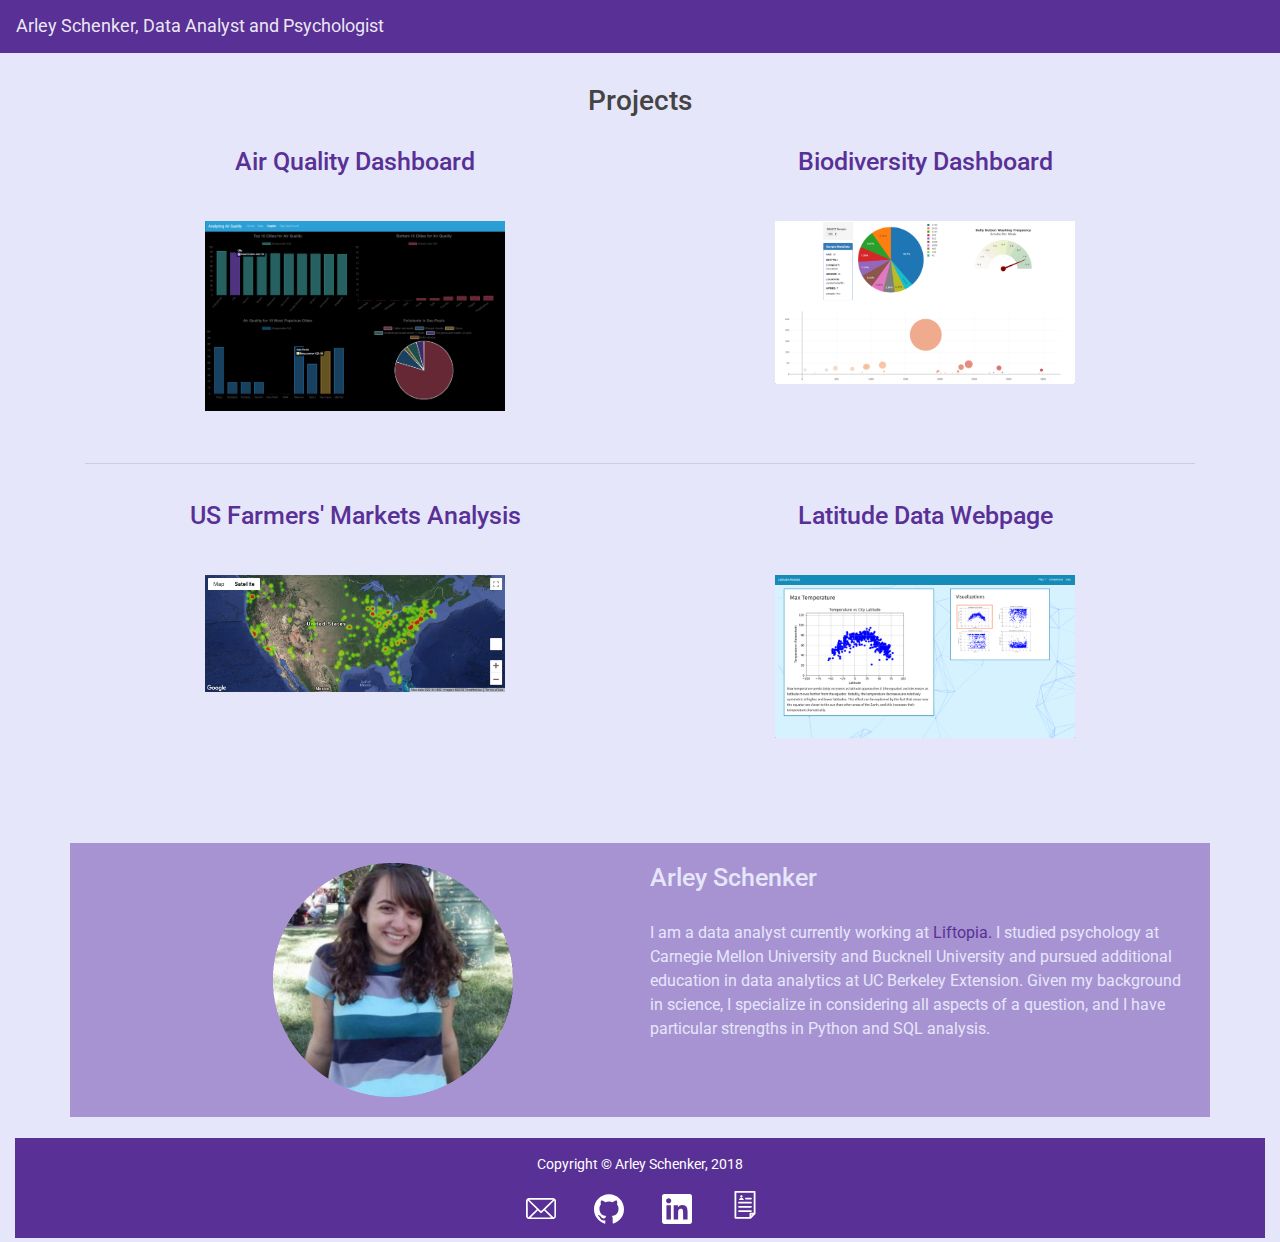
==== index.html @ cc6771af "title changes" ====
<!DOCTYPE html>

<html lang="en-us">
<head>
  <meta charset="UTF-8">
  <title>Arley Schenker</title>

  <link rel="stylesheet" href="bootstrap.min.css">
  <link rel="stylesheet" type="text/css" href="style.css">
  <link rel="icon" href="images/data_favicon.png">
  <link href="https://fonts.googleapis.com/css?family=Roboto" rel="stylesheet">
  <script type="text/javascript">
    window.heap=window.heap||[],heap.load=function(e,t){window.heap.appid=e,window.heap.config=t=t||{};var r=t.forceSSL||"https:"===document.location.protocol,a=document.createElement("script");a.type="text/javascript",a.async=!0,a.src=(r?"https:":"http:")+"//cdn.heapanalytics.com/js/heap-"+e+".js";var n=document.getElementsByTagName("script")[0];n.parentNode.insertBefore(a,n);for(var o=function(e){return function(){heap.push([e].concat(Array.prototype.slice.call(arguments,0)))}},p=["addEventProperties","addUserProperties","clearEventProperties","identify","resetIdentity","removeEventProperty","setEventProperties","track","unsetEventProperty"],c=0;c<p.length;c++)heap[p[c]]=o(p[c])};
      heap.load("1493010452");
</script>
</head>

<body>
  <nav class="navbar fixed-top navbar-expand-lg navbar-dark bg-primary">
    <a class="navbar-brand" href="index.html">Arley Schenker, Data Analyst and Psychologist</a>
  </nav>
  
  <main class="container">
    <br>
    <br>
    <br>
    <br>
    <div class="row">
      <div class="col-lg-12 d-flex justify-content-center">
        <h2>Projects</h2>
      </div>
    </div>
    <br>
    <div class="row">
      <div class="col-lg-6 text-center" id="air">
          <a target="_blank" href="https://breezometer-analysis.herokuapp.com/" ><h3>Air Quality Dashboard</h3></a>
          <br>
          <p>
            In the wake of the Camp Fire earlier this year, some classmates and I created a dashboard that gathers and displays data about air quality and pollutants for cities around the world. The dashboard uses HTML/CSS, d3.js, Leaflet.js, and Chart.js. My major contributions to this project were formatting the homepage using  Bootstrap, creating the Graphs page, and creating the City Dashboard page.
            </p>
          <a target="_blank" href="https://breezometer-analysis.herokuapp.com/"><img src="images/AirQualityGraphs.png" width=100%></a>
      </div>
      <div class="col-lg-6 text-center" id="biodiv">
          <a target="_blank" href="https://biodiversity-plotly-aks.herokuapp.com/"><h3>Biodiversity Dashboard</h3></a>
          <br>
          <p>
            I used public data regarding the biodiversity of the belly button to create a dashboard detailing several aspects of the data. The dashboard was created with Plot.ly and Javascript. The use of these tools makes the data easily accessible to anyone curious about the bacteria living in their belly buttons.
            </p>
          <a target="_blank" href="https://biodiversity-plotly-aks.herokuapp.com/"><img src="images/Biodiversity.png" width=100%></a>
      </div>
  </div>
  <hr>
  <br>
  <div class="row">
    <div class="col-lg-6 text-center" id="FarmMarkets">
      <a target="_blank" href="https://github.com/akschenker/d3-datavis"><h3>US Farmers' Markets Analysis</h3></a>
      <br>
      <p>
        Farmers' markets are some of the most accessible ways to obtain fresh, healthy foods, and several areas in the US do not have access to them. For this reason, some classmates and I performed a series of analyses about farmers' markets in the US. These analyses include their locations, their product offerings, and the types of payment they accept. We also visualized several of these analyses in maps, bar charts, and scatter plots.
      </p>
      <a target="_blank" href="https://github.com/akschenker/d3-datavis"><img src="images/GoodYelpMarkets.png" width=100%></a>
    </div>
    <div class="col-lg-6 text-center" id="WebVis">
      <a target="_blank" href="https://www.akschenker.com/Web-Vis-Dashboard/index.html"><h3>Latitude Data Webpage</h3></a>
      <br>
      <p>
        Using Pandas and Matplotlib, I analyzed public weather data to determine whether latitude was related to any of several weather variables: temperature, humidity, cloudiness, or wind speed. I displayed these scatter plots on four separate web pages, each with their own analysis. I also used Bootstrap to ensure that users can easily navigate between analyses.
      </p>
      <a target="_blank" href="https://www.akschenker.com/Web-Vis-Dashboard/index.html"><img src="images/WeatherWeb.png" width=100%></a>
    </div>
  </div>
  <br>
  <br>
    <div class="row" id="bio">
      <div class='col-lg-2'></div>
      <div class="col-lg-4 col-sm-6">
        <img id="bio-image" src="images/LinkedIn Photo.png" alt="ArleyPic" width=240px>
      </div>
      <div class="col-lg-6 col-sm-6">
        <h3>Arley Schenker</h3>
        <br>
        <p>
          I am a data analyst currently working at <a target="_blank" href="https://www.liftopia.com/">Liftopia.</a> I studied psychology at Carnegie Mellon University and Bucknell University and pursued additional education in data analytics at UC Berkeley Extension. Given my background in science, I specialize in considering all aspects of a question, and I have particular strengths in Python and SQL analysis.
        </p>
      </div>
    </div>
    <br>
  </main>
  <div class="container-fluid">
    <!-- Copyright -->
    <div class="footer bg-primary text-center py-3">
        <div style="color: white">
          Copyright © Arley Schenker, 2018
        </div>
        <!-- Copyright -->
        <ul class="list-unstyled list-inline">
            <a target="_blank" href="mailto:akschenker@gmail.com"><img id="footer" src="images/email-white.svg"></a>
            <a target="_blank" href="https://www.github.com/akschenker"><img  id="footer" src="images/github-white.svg"></a>
            <a target="_blank" href="https://www.linkedin.com/in/arleyschenker"><img id="footer" src="images/linkedin-white.svg"></a>
            <a target="_blank" href="SchenkerResume.pdf"><img id="footer" src="images/noun_profile_1556747.svg"></a>
        </ul>
    </div>
  </div>
  <script src="https://code.jquery.com/jquery-3.2.1.slim.min.js" integrity="sha384-KJ3o2DKtIkvYIK3UENzmM7KCkRr/rE9/Qpg6aAZGJwFDMVNA/GpGFF93hXpG5KkN" crossorigin="anonymous"></script>
<script src="https://cdnjs.cloudflare.com/ajax/libs/popper.js/1.12.9/umd/popper.min.js" integrity="sha384-ApNbgh9B+Y1QKtv3Rn7W3mgPxhU9K/ScQsAP7hUibX39j7fakFPskvXusvfa0b4Q" crossorigin="anonymous"></script>
<script src="https://maxcdn.bootstrapcdn.com/bootstrap/4.0.0/js/bootstrap.min.js" integrity="sha384-JZR6Spejh4U02d8jOt6vLEHfe/JQGiRRSQQxSfFWpi1MquVdAyjUar5+76PVCmYl" crossorigin="anonymous"></script>
</body>

</html>
---- style.css ----
body {
  font-family: 'Avenir', 'Roboto', sans-serif;
  background-color: lavender;
}

a:hover {
  text-decoration: none;
  color: gray;
}

ul > #main {
  padding: 5%;
}

img#footer {
  width: 65px;
  padding: 15px 15px 15px 20px;
}

nav {
  padding-top: 8px !important;
  padding-bottom: 8px !important;
}

.footer {
  height: 100px;
}

#mailIcon {
  border: 10px;
  border-color: black;
}

#SFpic {
  width: 100%;
}

a.navbar-brand:hover {
  color: #ccb3ff !important;
}

p {
  font-size: 16px;
}

#bio-image {
  padding-bottom: 20px;
}

#WebVis img, #FarmMarkets img, #biodiv img, #air img {
  overflow: hidden;
  width: 300px;
  transition: 500ms;
}

#WebVis p, #FarmMarkets p, #biodiv p, #air p {
  opacity: 0;
  height: 0%;
  transition: opacity 500ms, height 500ms;
}

#WebVis, #FarmMarkets, #biodiv, #air {
  height: 300px;
  transition: height 500ms;
}

#WebVis:hover img, #FarmMarkets:hover img, #biodiv:hover img, #air:hover img {
  overflow: visible;
  width: 100%;
}

#WebVis:hover p, #FarmMarkets:hover p, #biodiv:hover p, #air:hover p {
  opacity: 1;
  height: 150px;
}

#WebVis:hover, #FarmMarkets:hover, #biodiv:hover, #air:hover {
  height: 600px;
}

#bio {
  padding: 20px 10px 0px 0px;
  background-color: #a793d2;
  color: lavender;
}
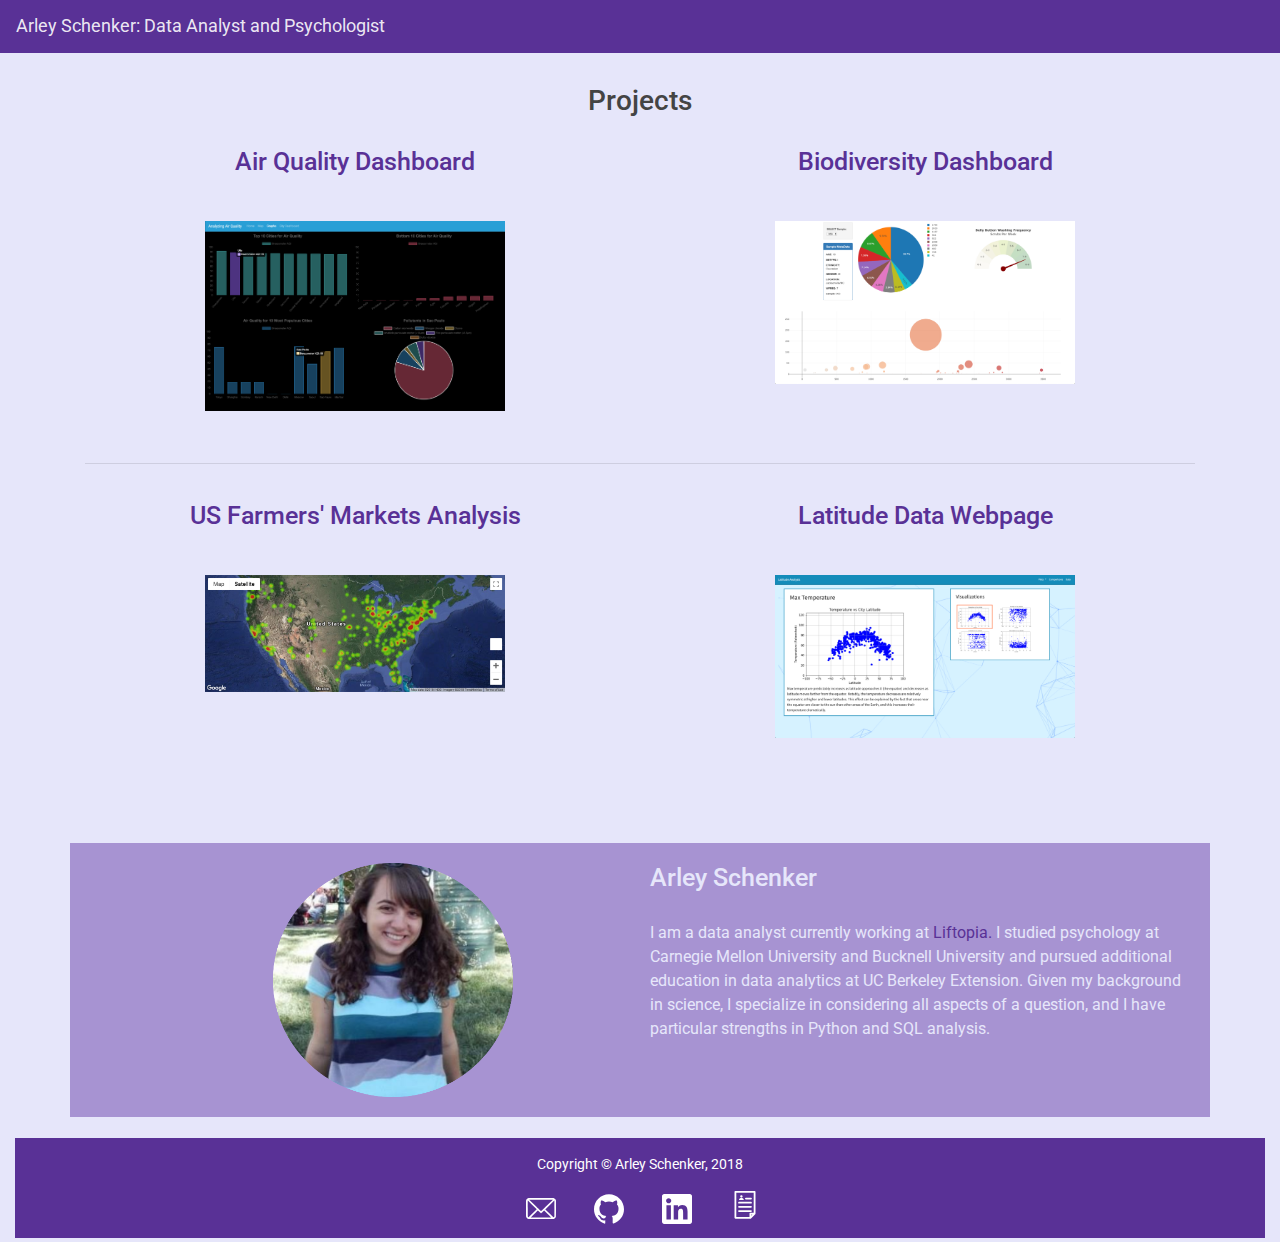
==== commit 1f6f1939: "add colon" ====
--- a/index.html
+++ b/index.html
@@ -17,7 +17,7 @@
 
 <body>
   <nav class="navbar fixed-top navbar-expand-lg navbar-dark bg-primary">
-    <a class="navbar-brand" href="index.html">Arley Schenker, Data Analyst and Psychologist</a>
+    <a class="navbar-brand" href="index.html">Arley Schenker: Data Analyst and Psychologist</a>
   </nav>
   
   <main class="container">
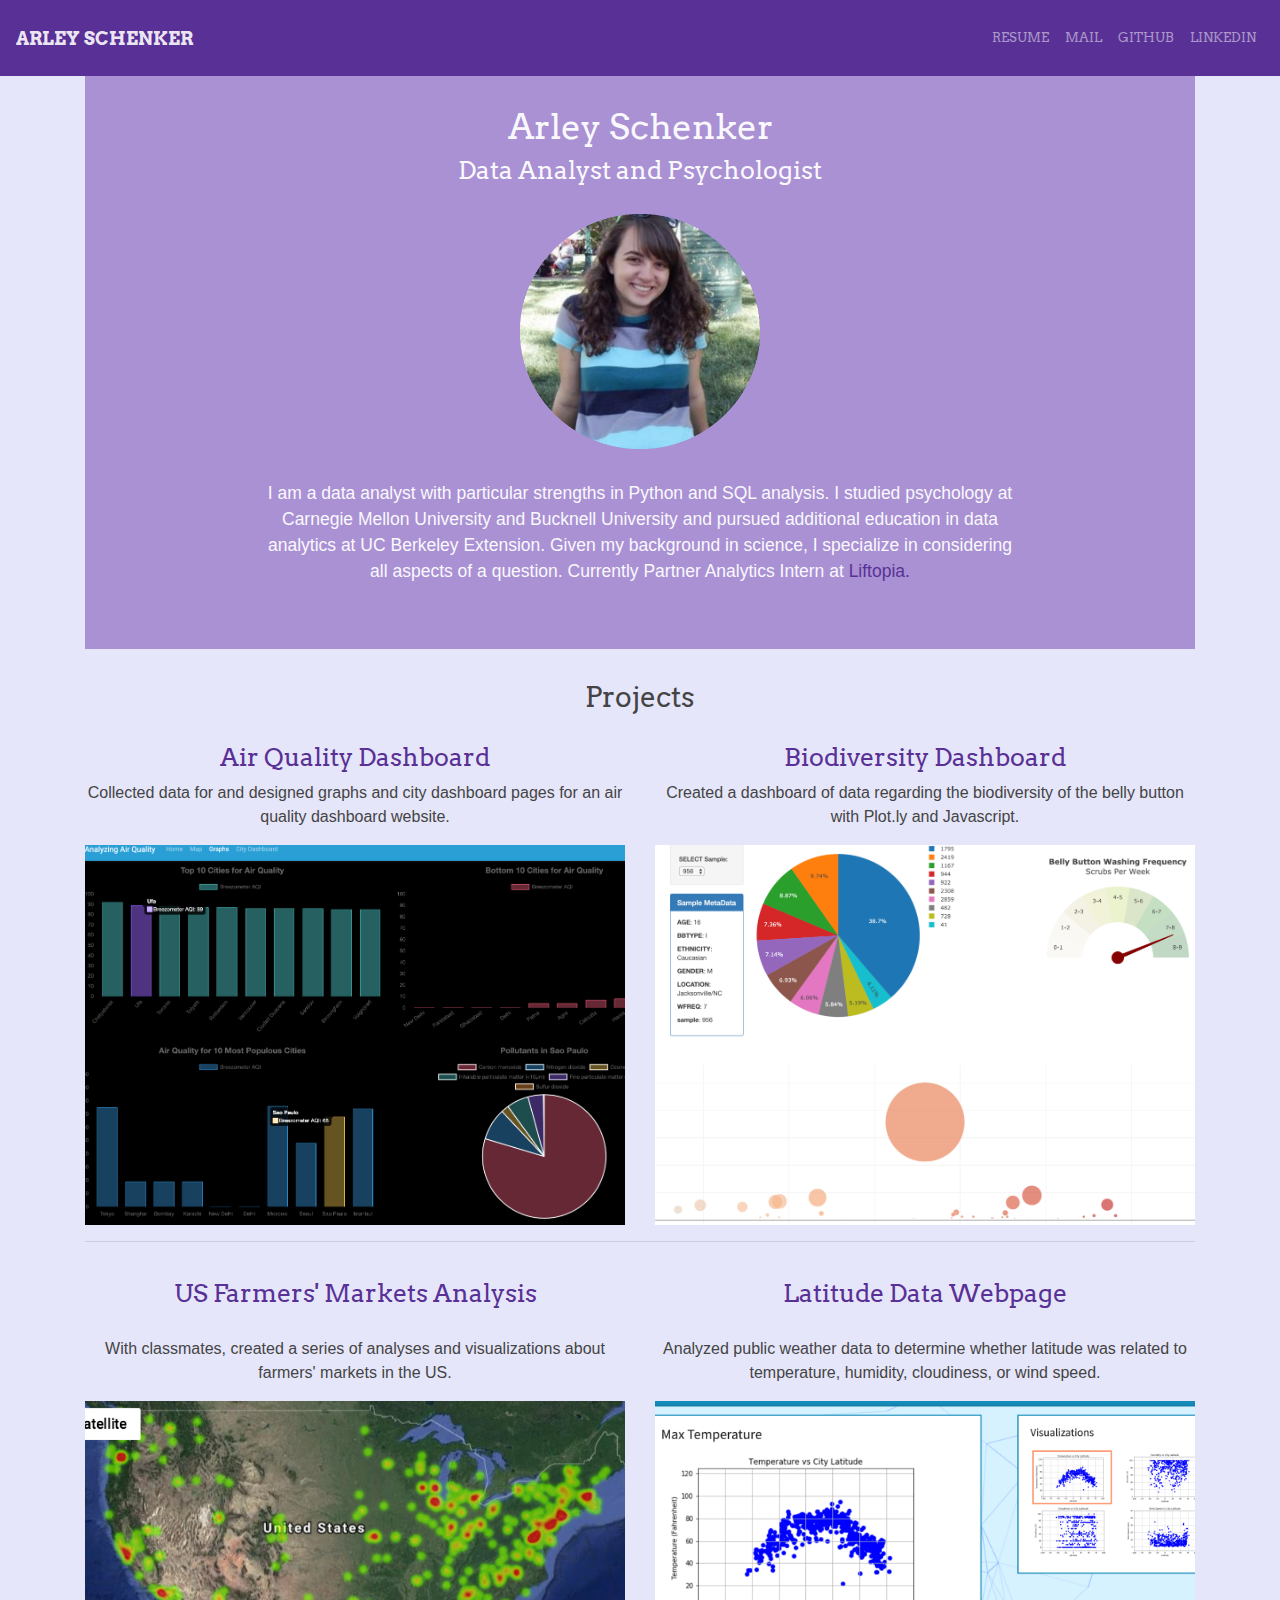
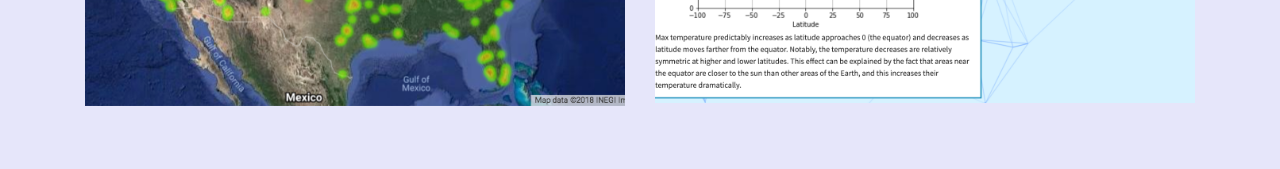
==== commit 76c0c358: "modified homepage design" ====
--- a/index.html
+++ b/index.html
@@ -8,6 +8,8 @@
   <link rel="stylesheet" href="bootstrap.min.css">
   <link rel="stylesheet" type="text/css" href="style.css">
   <link rel="icon" href="images/data_favicon.png">
+  <link href="https://fonts.googleapis.com/css?family=Arvo" rel="stylesheet">
+  <link href="https://fonts.googleapis.com/css?family=PT+Sans" rel="stylesheet">
   <link href="https://fonts.googleapis.com/css?family=Roboto" rel="stylesheet">
   <script type="text/javascript">
     window.heap=window.heap||[],heap.load=function(e,t){window.heap.appid=e,window.heap.config=t=t||{};var r=t.forceSSL||"https:"===document.location.protocol,a=document.createElement("script");a.type="text/javascript",a.async=!0,a.src=(r?"https:":"http:")+"//cdn.heapanalytics.com/js/heap-"+e+".js";var n=document.getElementsByTagName("script")[0];n.parentNode.insertBefore(a,n);for(var o=function(e){return function(){heap.push([e].concat(Array.prototype.slice.call(arguments,0)))}},p=["addEventProperties","addUserProperties","clearEventProperties","identify","resetIdentity","removeEventProperty","setEventProperties","track","unsetEventProperty"],c=0;c<p.length;c++)heap[p[c]]=o(p[c])};
@@ -17,14 +19,40 @@
 
 <body>
   <nav class="navbar fixed-top navbar-expand-lg navbar-dark bg-primary">
-    <a class="navbar-brand" href="index.html">Arley Schenker: Data Analyst and Psychologist</a>
+    <a class="navbar-brand" href="index.html"><b>ARLEY SCHENKER</b></a>
+    <button class="navbar-toggler" type="button" data-toggle="collapse" data-target="#navbarText" aria-controls="navbarText" aria-expanded="false" aria-label="Toggle navigation">
+      <span class="navbar-toggler-icon"></span>
+    </button>
+    <div class="collapse navbar-collapse" id="navbarText">
+      <ul class="navbar-nav ml-auto">
+          <li class="nav-item">
+            <a class="nav-link" target="_blank" href="SchenkerResume.pdf">RESUME</a>
+          </li>
+          <li class="nav-item">
+            <a class="nav-link" target="_blank" href="mailto:akschenker@gmail.com">MAIL</a>
+          </li>
+        <li class="nav-item">
+          <a class="nav-link" target="_blank" href="https://www.github.com/akschenker">GITHUB</a>
+        </li>
+        <li class="nav-item">
+          <a class="nav-link" target="_blank" href="https://www.linkedin.com/in/arleyschenker">LINKEDIN</a>
+        </li>
+      </ul>
+  </div>
   </nav>
   
   <main class="container">
     <br>
     <br>
-    <br>
-    <br>
+    <div class="jumbotron bg-secondary text-light mx-auto" id="bio">
+      <h1 class="text-center">Arley Schenker</h1>
+      <h3 class="text-center">Data Analyst and Psychologist</h3>
+      <br>
+      <img id="bio-image" class="mx-auto d-block" src="images/LinkedIn Photo.png" alt="ArleyPic" style="width: 240px">
+      <br>
+      <p class="lead">I am a data analyst with particular strengths in Python and SQL analysis. I studied psychology at Carnegie Mellon University and Bucknell University and pursued additional education in data analytics at UC Berkeley Extension. Given my background in science, I specialize in considering all aspects of a question. Currently Partner Analytics Intern at <a target="_blank" href="https://www.liftopia.com/">Liftopia.</a></p>
+    </div>
+
     <div class="row">
       <div class="col-lg-12 d-flex justify-content-center">
         <h2>Projects</h2>
@@ -33,77 +61,62 @@
     <br>
     <div class="row">
       <div class="col-lg-6 text-center" id="air">
-          <a target="_blank" href="https://breezometer-analysis.herokuapp.com/" ><h3>Air Quality Dashboard</h3></a>
-          <br>
+          <a href="airquality.html" ><h3>Air Quality Dashboard</h3></a>
           <p>
-            In the wake of the Camp Fire earlier this year, some classmates and I created a dashboard that gathers and displays data about air quality and pollutants for cities around the world. The dashboard uses HTML/CSS, d3.js, Leaflet.js, and Chart.js. My major contributions to this project were formatting the homepage using  Bootstrap, creating the Graphs page, and creating the City Dashboard page.
-            </p>
-          <a target="_blank" href="https://breezometer-analysis.herokuapp.com/"><img src="images/AirQualityGraphs.png" width=100%></a>
+              Collected data for and designed graphs and city dashboard pages for an air quality dashboard website.
+          </p>
+          <a href="airquality.html"><img src="images/AirQualityGraphs-crop.png" width=100%></a>
       </div>
       <div class="col-lg-6 text-center" id="biodiv">
-          <a target="_blank" href="https://biodiversity-plotly-aks.herokuapp.com/"><h3>Biodiversity Dashboard</h3></a>
-          <br>
+          <a href="biodiversity.html"><h3>Biodiversity Dashboard</h3></a>
           <p>
-            I used public data regarding the biodiversity of the belly button to create a dashboard detailing several aspects of the data. The dashboard was created with Plot.ly and Javascript. The use of these tools makes the data easily accessible to anyone curious about the bacteria living in their belly buttons.
-            </p>
-          <a target="_blank" href="https://biodiversity-plotly-aks.herokuapp.com/"><img src="images/Biodiversity.png" width=100%></a>
+              Created a dashboard of data regarding the biodiversity of the belly button with Plot.ly and Javascript.
+          </p>
+          <a href="biodiversity.html"><img src="images/Biodiversity-crop.png" width=100%></a>
       </div>
   </div>
   <hr>
   <br>
   <div class="row">
     <div class="col-lg-6 text-center" id="FarmMarkets">
-      <a target="_blank" href="https://github.com/akschenker/d3-datavis"><h3>US Farmers' Markets Analysis</h3></a>
+      <a href="farmersmarkets.html"><h3>US Farmers' Markets Analysis</h3></a>
       <br>
       <p>
-        Farmers' markets are some of the most accessible ways to obtain fresh, healthy foods, and several areas in the US do not have access to them. For this reason, some classmates and I performed a series of analyses about farmers' markets in the US. These analyses include their locations, their product offerings, and the types of payment they accept. We also visualized several of these analyses in maps, bar charts, and scatter plots.
+        With classmates, created a series of analyses and visualizations about farmers' markets in the US.
       </p>
-      <a target="_blank" href="https://github.com/akschenker/d3-datavis"><img src="images/GoodYelpMarkets.png" width=100%></a>
+      <a href="farmersmarkets.html"><img src="images/GoodYelpMarkets-crop.png" width=100%></a>
     </div>
     <div class="col-lg-6 text-center" id="WebVis">
-      <a target="_blank" href="https://www.akschenker.com/Web-Vis-Dashboard/index.html"><h3>Latitude Data Webpage</h3></a>
+      <a href="latitude.html"><h3>Latitude Data Webpage</h3></a>
       <br>
       <p>
-        Using Pandas and Matplotlib, I analyzed public weather data to determine whether latitude was related to any of several weather variables: temperature, humidity, cloudiness, or wind speed. I displayed these scatter plots on four separate web pages, each with their own analysis. I also used Bootstrap to ensure that users can easily navigate between analyses.
+        Analyzed public weather data to determine whether latitude was related to temperature, humidity, cloudiness, or wind speed.
       </p>
-      <a target="_blank" href="https://www.akschenker.com/Web-Vis-Dashboard/index.html"><img src="images/WeatherWeb.png" width=100%></a>
+      <a href="latitude.html"><img src="images/WeatherWeb-crop.png" width=100%></a>
     </div>
   </div>
   <br>
   <br>
-    <div class="row" id="bio">
-      <div class='col-lg-2'></div>
-      <div class="col-lg-4 col-sm-6">
-        <img id="bio-image" src="images/LinkedIn Photo.png" alt="ArleyPic" width=240px>
-      </div>
-      <div class="col-lg-6 col-sm-6">
-        <h3>Arley Schenker</h3>
-        <br>
-        <p>
-          I am a data analyst currently working at <a target="_blank" href="https://www.liftopia.com/">Liftopia.</a> I studied psychology at Carnegie Mellon University and Bucknell University and pursued additional education in data analytics at UC Berkeley Extension. Given my background in science, I specialize in considering all aspects of a question, and I have particular strengths in Python and SQL analysis.
-        </p>
-      </div>
-    </div>
-    <br>
+  <br>
   </main>
-  <div class="container-fluid">
+  <!-- <div class="container-fluid"> -->
     <!-- Copyright -->
-    <div class="footer bg-primary text-center py-3">
-        <div style="color: white">
-          Copyright © Arley Schenker, 2018
-        </div>
+    <!-- <div class="footer bg-primary text-center py-3"> -->
+        <!-- <div style="color: white"> -->
+          <!-- Copyright © Arley Schenker, 2018 -->
+        <!-- </div> -->
         <!-- Copyright -->
-        <ul class="list-unstyled list-inline">
+        <!-- <ul class="list-unstyled list-inline">
             <a target="_blank" href="mailto:akschenker@gmail.com"><img id="footer" src="images/email-white.svg"></a>
             <a target="_blank" href="https://www.github.com/akschenker"><img  id="footer" src="images/github-white.svg"></a>
             <a target="_blank" href="https://www.linkedin.com/in/arleyschenker"><img id="footer" src="images/linkedin-white.svg"></a>
             <a target="_blank" href="SchenkerResume.pdf"><img id="footer" src="images/noun_profile_1556747.svg"></a>
-        </ul>
-    </div>
-  </div>
-  <script src="https://code.jquery.com/jquery-3.2.1.slim.min.js" integrity="sha384-KJ3o2DKtIkvYIK3UENzmM7KCkRr/rE9/Qpg6aAZGJwFDMVNA/GpGFF93hXpG5KkN" crossorigin="anonymous"></script>
-<script src="https://cdnjs.cloudflare.com/ajax/libs/popper.js/1.12.9/umd/popper.min.js" integrity="sha384-ApNbgh9B+Y1QKtv3Rn7W3mgPxhU9K/ScQsAP7hUibX39j7fakFPskvXusvfa0b4Q" crossorigin="anonymous"></script>
-<script src="https://maxcdn.bootstrapcdn.com/bootstrap/4.0.0/js/bootstrap.min.js" integrity="sha384-JZR6Spejh4U02d8jOt6vLEHfe/JQGiRRSQQxSfFWpi1MquVdAyjUar5+76PVCmYl" crossorigin="anonymous"></script>
+        </ul> -->
+    <!-- </div>
+  </div> -->
+  <script src="https://code.jquery.com/jquery-3.3.1.slim.min.js" integrity="sha384-q8i/X+965DzO0rT7abK41JStQIAqVgRVzpbzo5smXKp4YfRvH+8abtTE1Pi6jizo" crossorigin="anonymous"></script>
+<script src="https://cdnjs.cloudflare.com/ajax/libs/popper.js/1.14.6/umd/popper.min.js" integrity="sha384-wHAiFfRlMFy6i5SRaxvfOCifBUQy1xHdJ/yoi7FRNXMRBu5WHdZYu1hA6ZOblgut" crossorigin="anonymous"></script>
+<script src="https://stackpath.bootstrapcdn.com/bootstrap/4.2.1/js/bootstrap.min.js" integrity="sha384-B0UglyR+jN6CkvvICOB2joaf5I4l3gm9GU6Hc1og6Ls7i6U/mkkaduKaBhlAXv9k" crossorigin="anonymous"></script>
 </body>
 
 </html>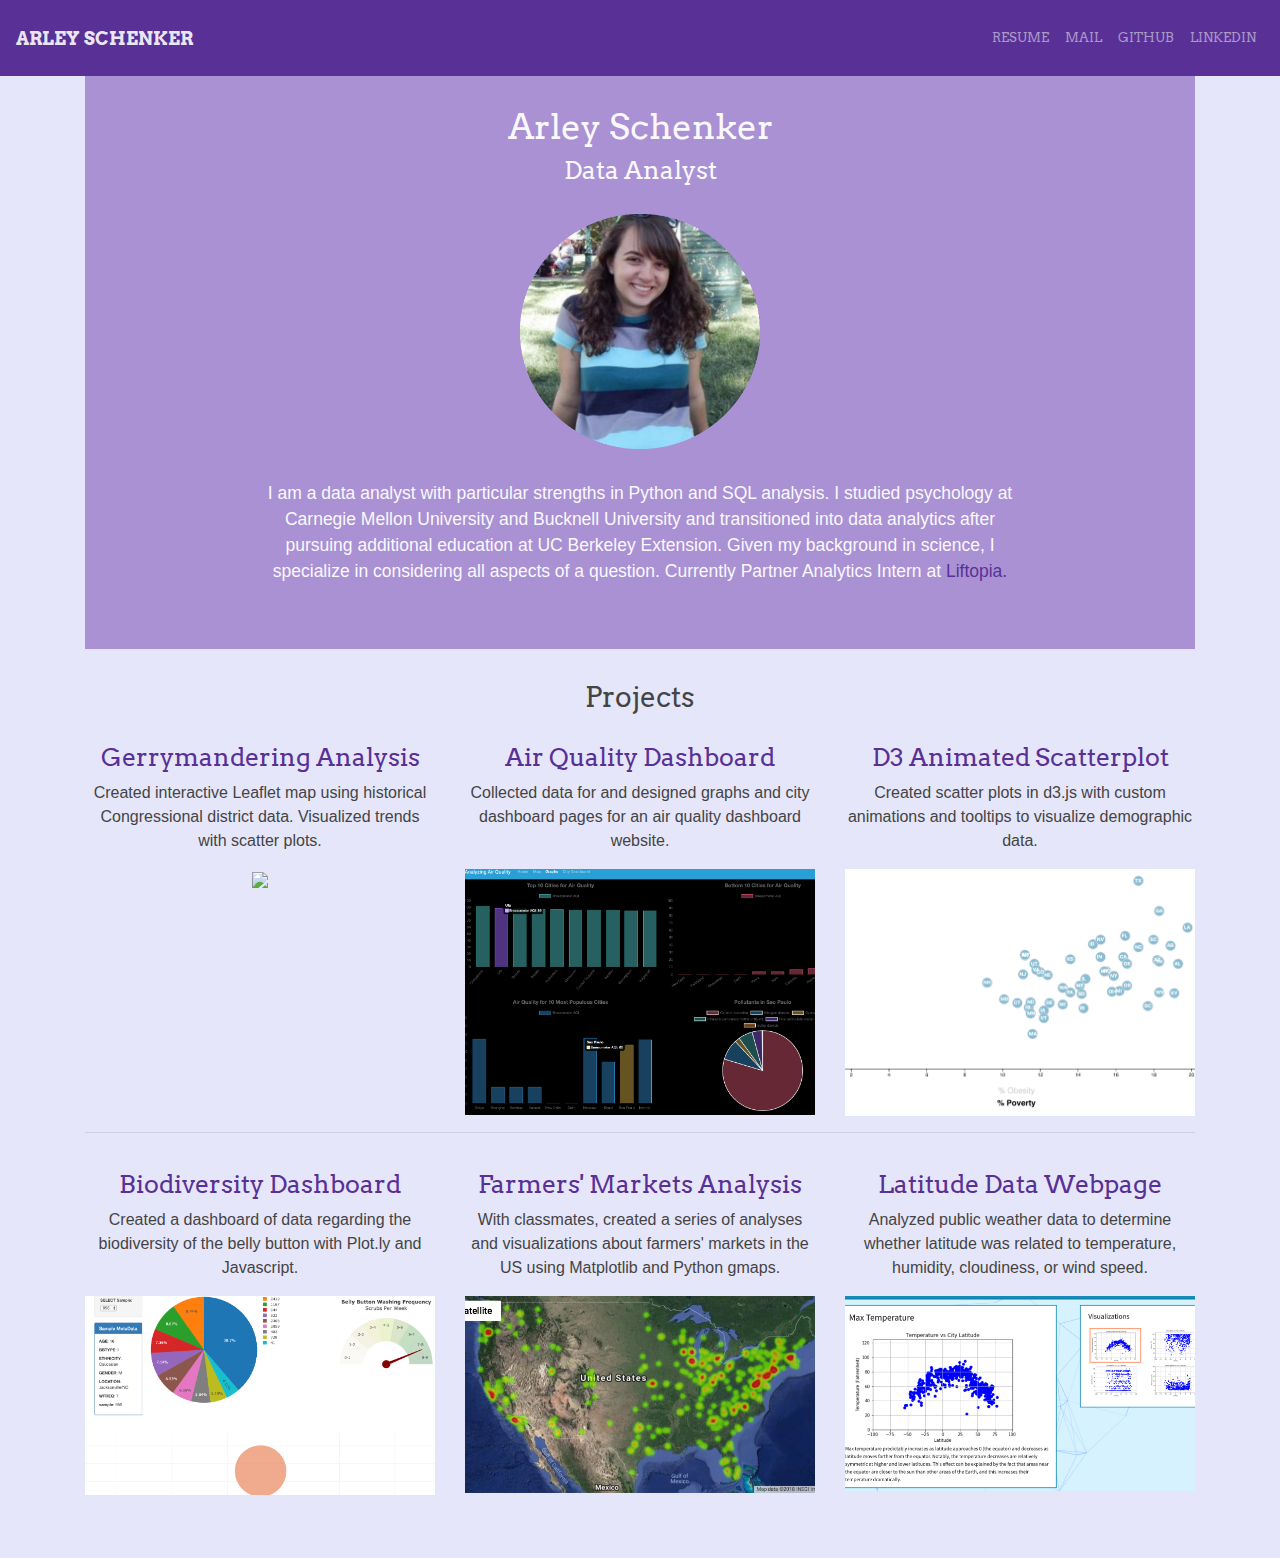
==== commit c46389df: "added project pages and images" ====
--- a/index.html
+++ b/index.html
@@ -46,11 +46,11 @@
     <br>
     <div class="jumbotron bg-secondary text-light mx-auto" id="bio">
       <h1 class="text-center">Arley Schenker</h1>
-      <h3 class="text-center">Data Analyst and Psychologist</h3>
+      <h3 class="text-center">Data Analyst</h3>
       <br>
       <img id="bio-image" class="mx-auto d-block" src="images/LinkedIn Photo.png" alt="ArleyPic" style="width: 240px">
       <br>
-      <p class="lead">I am a data analyst with particular strengths in Python and SQL analysis. I studied psychology at Carnegie Mellon University and Bucknell University and pursued additional education in data analytics at UC Berkeley Extension. Given my background in science, I specialize in considering all aspects of a question. Currently Partner Analytics Intern at <a target="_blank" href="https://www.liftopia.com/">Liftopia.</a></p>
+      <p class="lead">I am a data analyst with particular strengths in Python and SQL analysis. I studied psychology at Carnegie Mellon University and Bucknell University and transitioned into data analytics after pursuing additional education at UC Berkeley Extension. Given my background in science, I specialize in considering all aspects of a question. Currently Partner Analytics Intern at <a target="_blank" href="https://www.liftopia.com/">Liftopia.</a></p>
     </div>
 
     <div class="row">
@@ -60,39 +60,52 @@
     </div>
     <br>
     <div class="row">
-      <div class="col-lg-6 text-center" id="air">
+      <div class="col-lg-4 text-center" id="gerrymander">
+          <a href="gerrymandering.html" ><h3>Gerrymandering Analysis</h3></a>
+          <p>
+              Created interactive Leaflet map using historical Congressional district data. Visualized trends with scatter plots.
+          </p>
+          <a href="gerrymandering.html"><img src="images/LeafletCrop.png" width=100%></a>
+      </div>
+      <div class="col-lg-4 text-center" id="air">
           <a href="airquality.html" ><h3>Air Quality Dashboard</h3></a>
           <p>
               Collected data for and designed graphs and city dashboard pages for an air quality dashboard website.
           </p>
           <a href="airquality.html"><img src="images/AirQualityGraphs-crop.png" width=100%></a>
       </div>
-      <div class="col-lg-6 text-center" id="biodiv">
-          <a href="biodiversity.html"><h3>Biodiversity Dashboard</h3></a>
+      <div class="col-lg-4 text-center" id="d3times">
+          <a href="d3times.html"><h3>D3 Animated Scatterplot</h3></a>
           <p>
-              Created a dashboard of data regarding the biodiversity of the belly button with Plot.ly and Javascript.
+              Created scatter plots in d3.js with custom animations and tooltips to visualize demographic data.
           </p>
-          <a href="biodiversity.html"><img src="images/Biodiversity-crop.png" width=100%></a>
+          <a href="d3times.html"><img src="images/d3Chart.png" width=100%></a>
       </div>
+
   </div>
   <hr>
   <br>
   <div class="row">
-    <div class="col-lg-6 text-center" id="FarmMarkets">
-      <a href="farmersmarkets.html"><h3>US Farmers' Markets Analysis</h3></a>
-      <br>
+    <div class="col-lg-4 text-center" id="biodiv">
+        <a href="biodiversity.html"><h3>Biodiversity Dashboard</h3></a>
+        <p>
+            Created a dashboard of data regarding the biodiversity of the belly button with Plot.ly and Javascript.
+        </p>
+        <a href="biodiversity.html"><img src="images/Biodiversity-crop.png" width=100%></a>
+    </div>
+    <div class="col-lg-4 text-center" id="FarmMarkets">
+      <a href="farmersmarkets.html"><h3>Farmers' Markets Analysis</h3></a>
       <p>
-        With classmates, created a series of analyses and visualizations about farmers' markets in the US.
+        With classmates, created a series of analyses and visualizations about farmers' markets in the US using Matplotlib and Python gmaps.
       </p>
       <a href="farmersmarkets.html"><img src="images/GoodYelpMarkets-crop.png" width=100%></a>
     </div>
-    <div class="col-lg-6 text-center" id="WebVis">
+    <div class="col-lg-4 text-center" id="WebVis">
       <a href="latitude.html"><h3>Latitude Data Webpage</h3></a>
-      <br>
       <p>
         Analyzed public weather data to determine whether latitude was related to temperature, humidity, cloudiness, or wind speed.
       </p>
-      <a href="latitude.html"><img src="images/WeatherWeb-crop.png" width=100%></a>
+      <a href="latitude.html"><img src="images/LatitudeHome-crop.png" width=100%></a>
     </div>
   </div>
   <br>
--- a/style.css
+++ b/style.css
@@ -53,6 +53,10 @@
   color: #ccb3ff !important;
 }
 
+#FarmMarketLarge {
+  height: 500px;
+}
+
 /* #bio-image {
   padding-bottom: 20px;
 } */
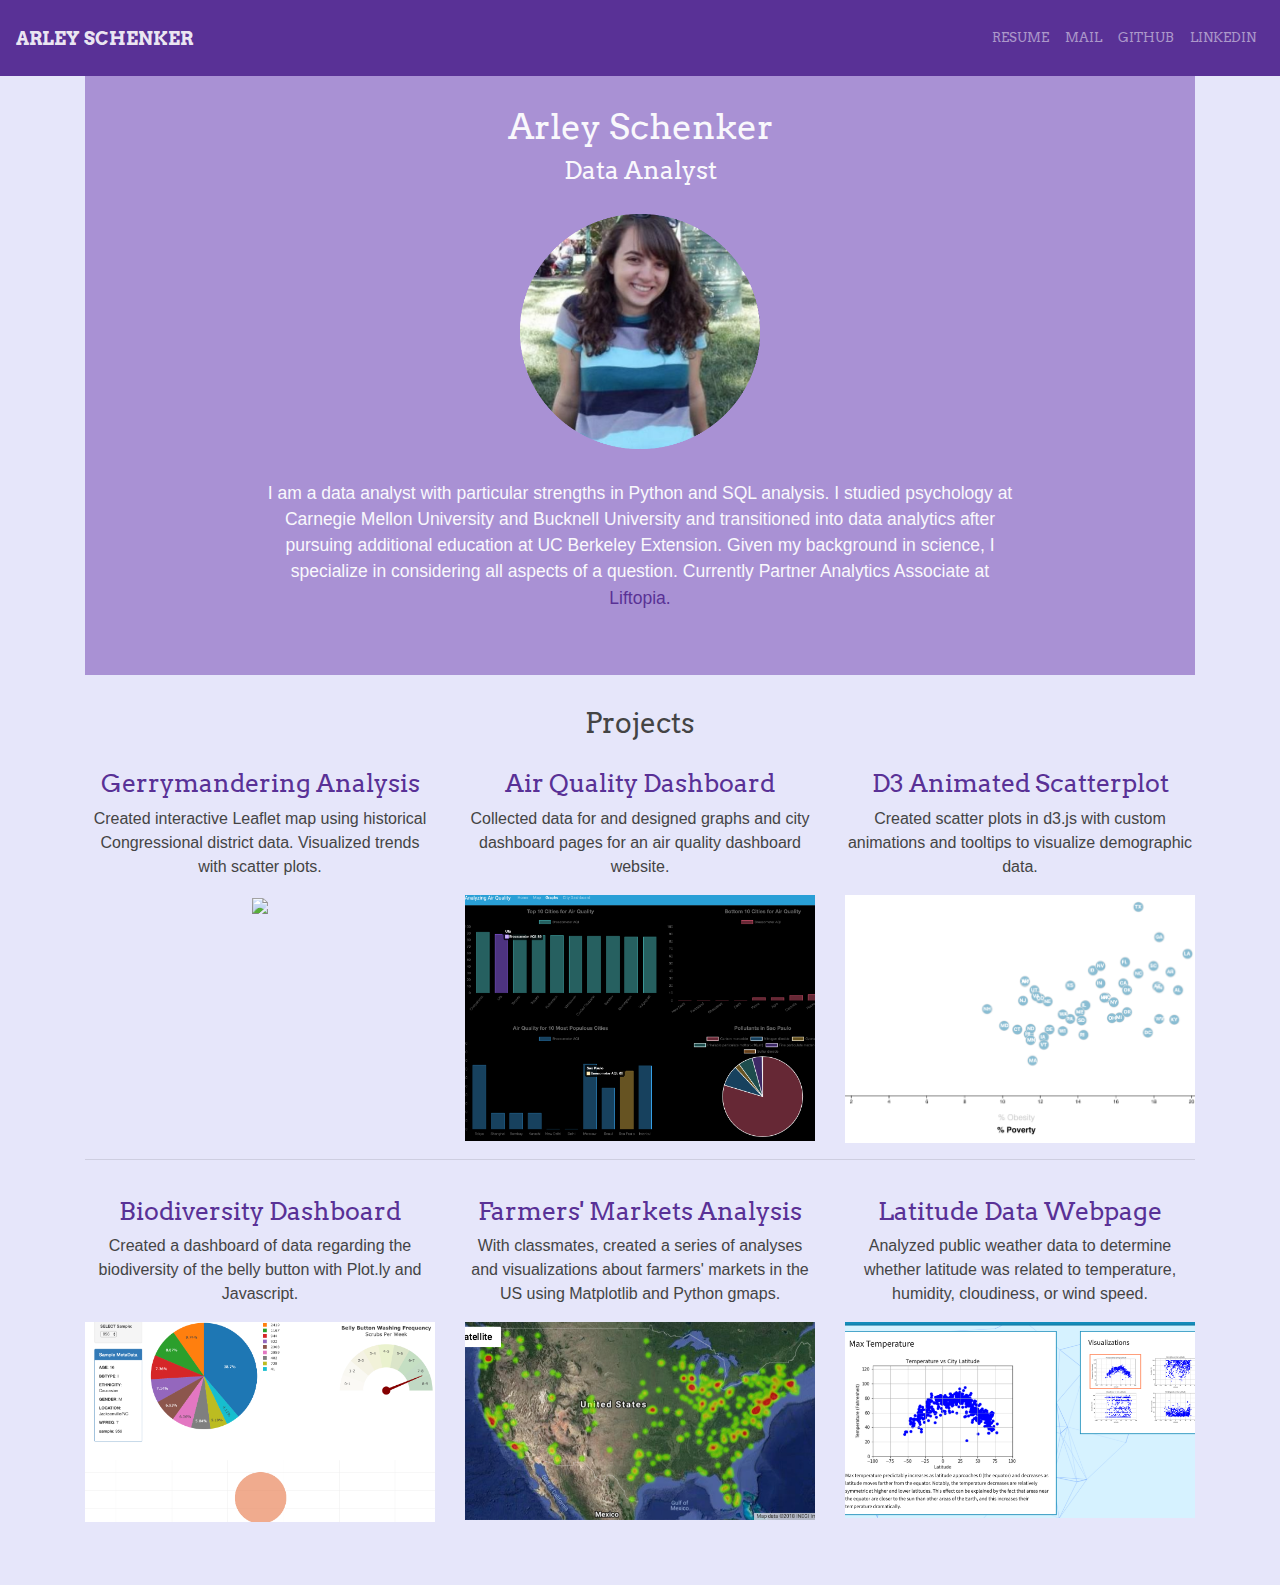
==== commit a9af48e7: "Update job description and about link" ====
--- a/index.html
+++ b/index.html
@@ -50,7 +50,7 @@
       <br>
       <img id="bio-image" class="mx-auto d-block" src="images/LinkedIn Photo.png" alt="ArleyPic" style="width: 240px">
       <br>
-      <p class="lead">I am a data analyst with particular strengths in Python and SQL analysis. I studied psychology at Carnegie Mellon University and Bucknell University and transitioned into data analytics after pursuing additional education at UC Berkeley Extension. Given my background in science, I specialize in considering all aspects of a question. Currently Partner Analytics Intern at <a target="_blank" href="https://www.liftopia.com/">Liftopia.</a></p>
+      <p class="lead">I am a data analyst with particular strengths in Python and SQL analysis. I studied psychology at Carnegie Mellon University and Bucknell University and transitioned into data analytics after pursuing additional education at UC Berkeley Extension. Given my background in science, I specialize in considering all aspects of a question. Currently Partner Analytics Associate at <a target="_blank" href="https://about.liftopia.com//">Liftopia.</a></p>
     </div>
 
     <div class="row">
@@ -132,4 +132,4 @@
 <script src="https://stackpath.bootstrapcdn.com/bootstrap/4.2.1/js/bootstrap.min.js" integrity="sha384-B0UglyR+jN6CkvvICOB2joaf5I4l3gm9GU6Hc1og6Ls7i6U/mkkaduKaBhlAXv9k" crossorigin="anonymous"></script>
 </body>
 
-</html>+</html>
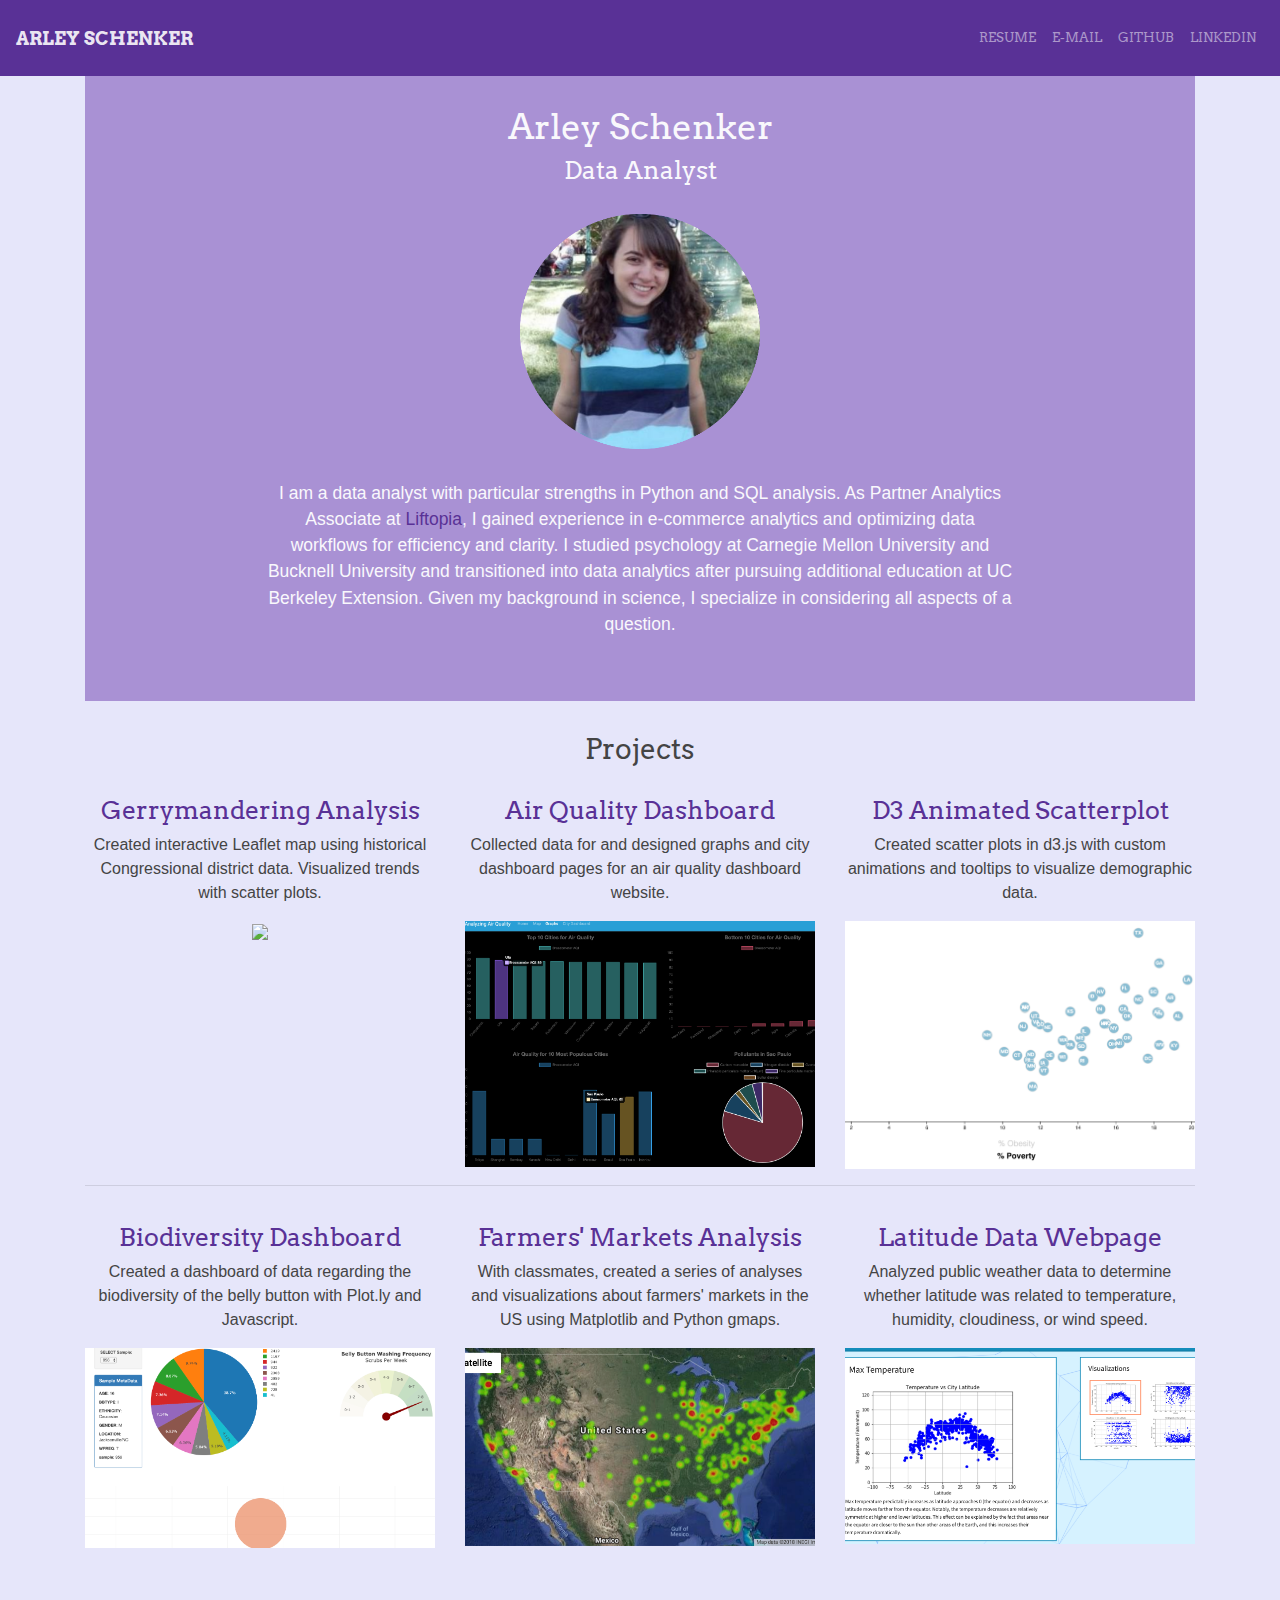
==== commit c614485c: "Update index.html" ====
--- a/index.html
+++ b/index.html
@@ -29,7 +29,7 @@
             <a class="nav-link" target="_blank" href="SchenkerResume.pdf">RESUME</a>
           </li>
           <li class="nav-item">
-            <a class="nav-link" target="_blank" href="mailto:akschenker@gmail.com">MAIL</a>
+            <a class="nav-link" target="_blank" href="mailto:akschenker@gmail.com">E-MAIL</a>
           </li>
         <li class="nav-item">
           <a class="nav-link" target="_blank" href="https://www.github.com/akschenker">GITHUB</a>
@@ -50,7 +50,7 @@
       <br>
       <img id="bio-image" class="mx-auto d-block" src="images/LinkedIn Photo.png" alt="ArleyPic" style="width: 240px">
       <br>
-      <p class="lead">I am a data analyst with particular strengths in Python and SQL analysis. I studied psychology at Carnegie Mellon University and Bucknell University and transitioned into data analytics after pursuing additional education at UC Berkeley Extension. Given my background in science, I specialize in considering all aspects of a question. Currently Partner Analytics Associate at <a target="_blank" href="https://about.liftopia.com//">Liftopia.</a></p>
+      <p class="lead">I am a data analyst with particular strengths in Python and SQL analysis. As Partner Analytics Associate at <a target="_blank" href="https://about.liftopia.com//">Liftopia</a>, I gained experience in e-commerce analytics and optimizing data workflows for efficiency and clarity. I studied psychology at Carnegie Mellon University and Bucknell University and transitioned into data analytics after pursuing additional education at UC Berkeley Extension. Given my background in science, I specialize in considering all aspects of a question.</p>
     </div>
 
     <div class="row">
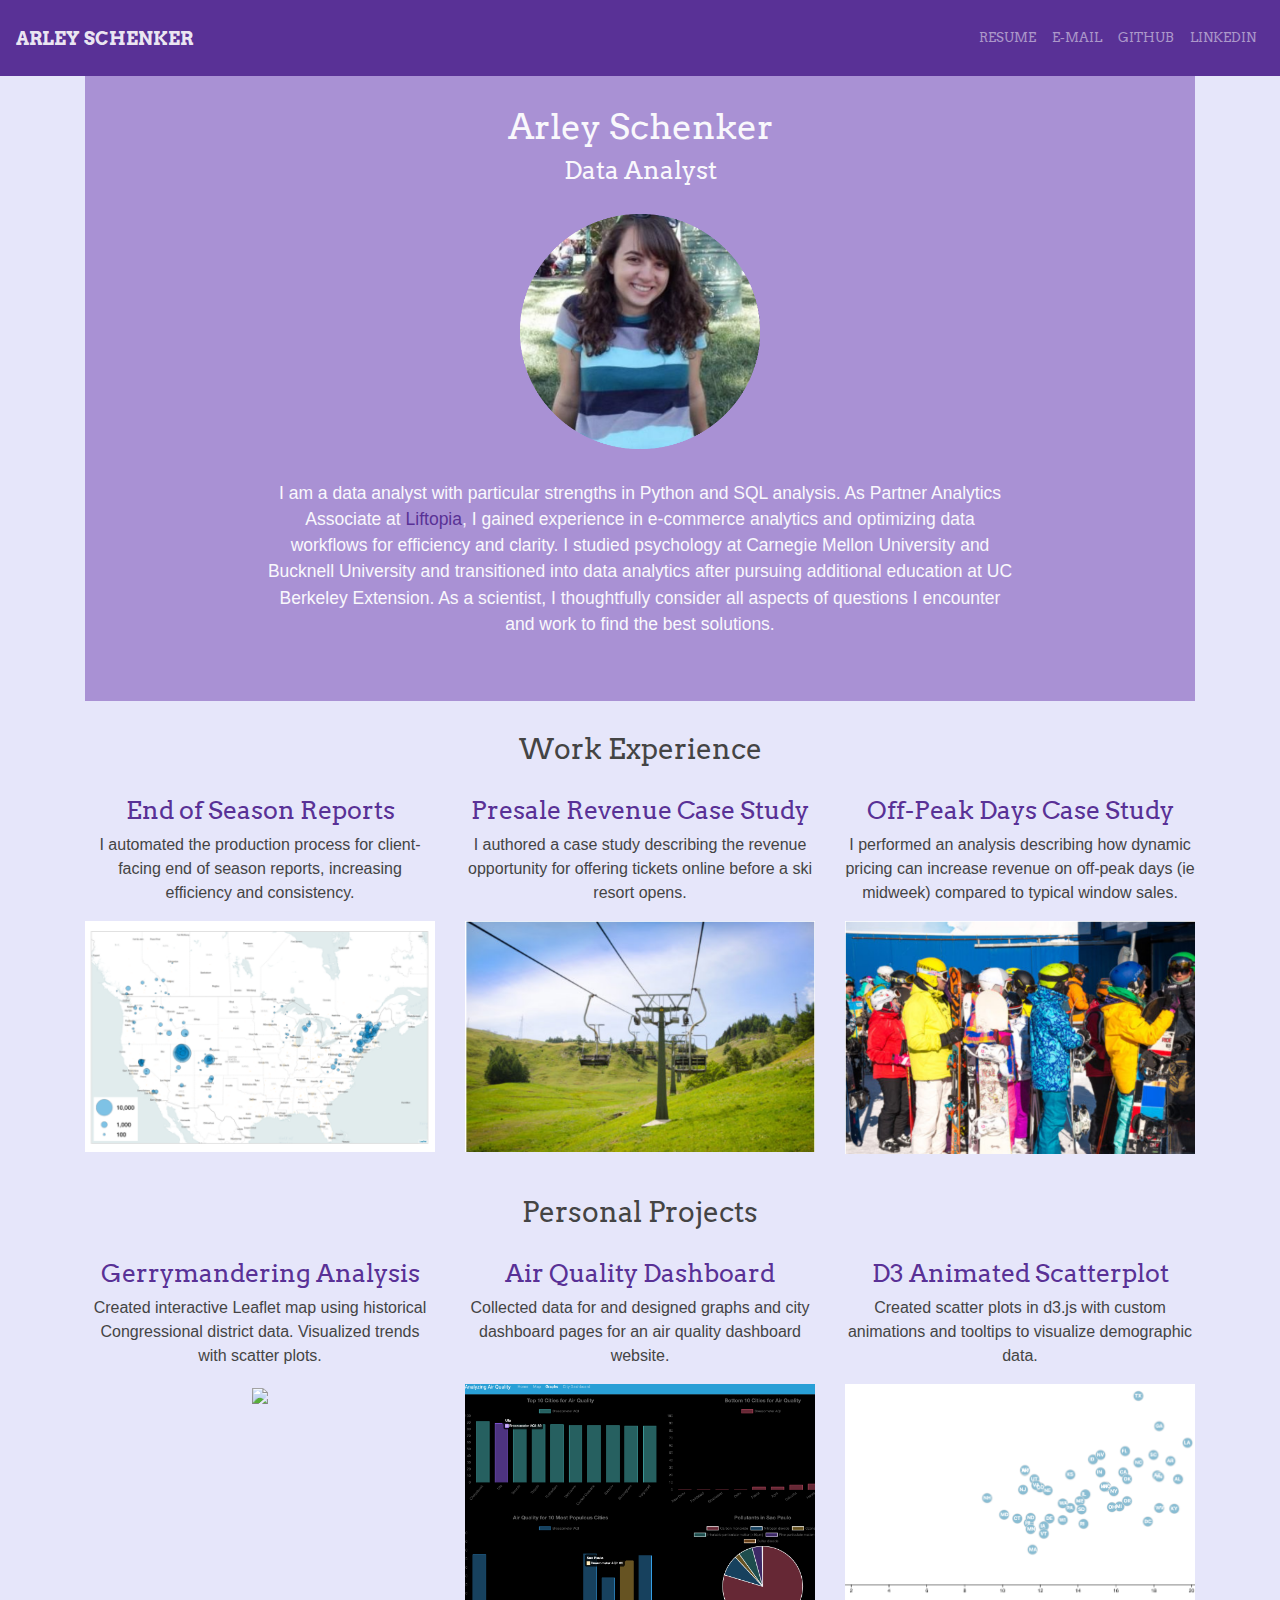
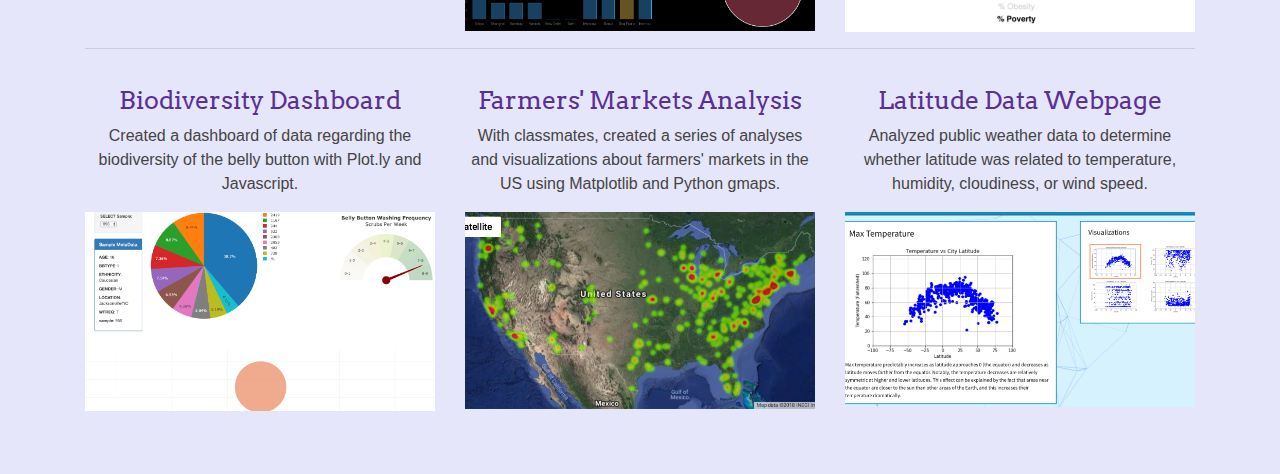
==== commit 1dd3e78d: "liftopia section" ====
--- a/index.html
+++ b/index.html
@@ -50,12 +50,43 @@
       <br>
       <img id="bio-image" class="mx-auto d-block" src="images/LinkedIn Photo.png" alt="ArleyPic" style="width: 240px">
       <br>
-      <p class="lead">I am a data analyst with particular strengths in Python and SQL analysis. As Partner Analytics Associate at <a target="_blank" href="https://about.liftopia.com//">Liftopia</a>, I gained experience in e-commerce analytics and optimizing data workflows for efficiency and clarity. I studied psychology at Carnegie Mellon University and Bucknell University and transitioned into data analytics after pursuing additional education at UC Berkeley Extension. Given my background in science, I specialize in considering all aspects of a question.</p>
+      <p class="lead">I am a data analyst with particular strengths in Python and SQL analysis. As Partner Analytics Associate at <a target="_blank" href="https://about.liftopia.com//">Liftopia</a>, I gained experience in e-commerce analytics and optimizing data workflows for efficiency and clarity. I studied psychology at Carnegie Mellon University and Bucknell University and transitioned into data analytics after pursuing additional education at UC Berkeley Extension. As a scientist, I thoughtfully consider all aspects of questions I encounter and work to find the best solutions.</p>
     </div>
 
     <div class="row">
       <div class="col-lg-12 d-flex justify-content-center">
-        <h2>Projects</h2>
+        <h2>Work Experience</h2>
+      </div>
+    </div>
+    <br>
+    <div class="row">
+      <div class="col-lg-4 text-center" id="eos">
+          <a href="https://liftline.liftopia.com/end-of-season-reports/" target="_blank"><h3>End of Season Reports</h3></a>
+          <p>
+              I automated the production process for client-facing end of season reports, increasing efficiency and consistency.
+          </p>
+          <a href="https://liftline.liftopia.com/end-of-season-reports/"><img src="images/EOS.png" width=100%></a>
+      </div>
+      <div class="col-lg-4 text-center" id="rbod">
+          <a href="https://liftline.liftopia.com/revenue-before-opening-day/" target="_blank"><h3>Presale Revenue Case Study</h3></a>
+          <p>
+              I authored a case study describing the revenue opportunity for offering tickets online before a ski resort opens.
+          </p>
+          <a href="https://liftline.liftopia.com/revenue-before-opening-day/" target="_blank"><img src="images/RBOD.png" width=100%></a>
+      </div>
+      <div class="col-lg-4 text-center" id="off-peak">
+        <a href="https://liftline.liftopia.com/off-peak-days/" ><h3>Off-Peak Days Case Study</h3></a>
+        <p>
+            I performed an analysis describing how dynamic pricing can increase revenue on off-peak days (ie midweek) compared to typical window sales.
+        </p>
+        <a href="https://liftline.liftopia.com/off-peak-days/"><img src="images/off-peak.png" width=100%></a>
+    </div>
+    </div>
+
+    <br><br>
+    <div class="row">
+      <div class="col-lg-12 d-flex justify-content-center">
+        <h2>Personal Projects</h2>
       </div>
     </div>
     <br>
